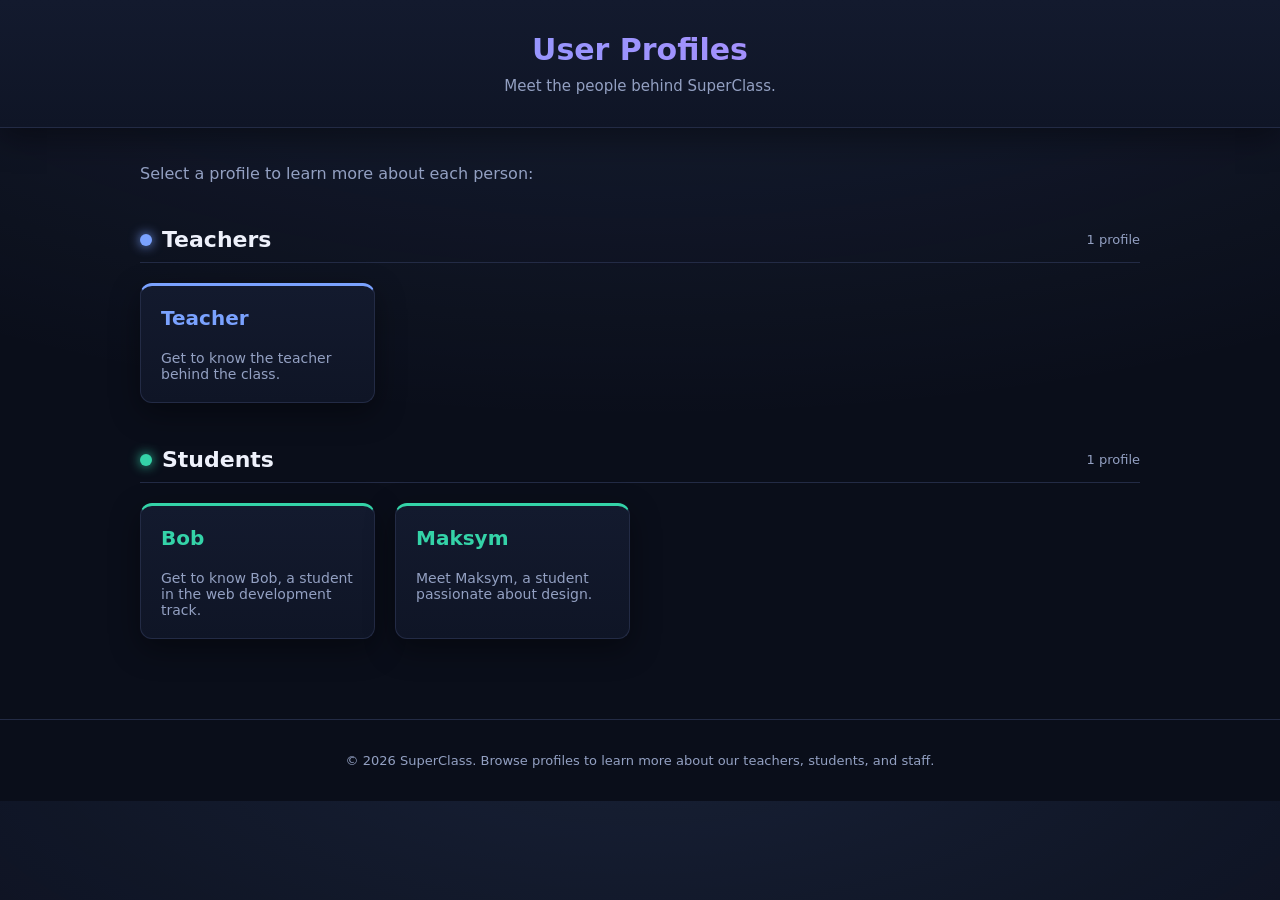
==== index.html @ 84199694 "made a profile max" ====
<!DOCTYPE html>
<html lang="en">

<head>
    <meta charset="utf-8" />
    <meta name="viewport" content="width=device-width, initial-scale=1" />
    <title>User Profiles</title>
    <meta name="description" content="A directory of user profiles, organized by role, for SuperClass." />
    <link rel="stylesheet" href="style.css" />
</head>

<body>
    <header>
        <h1>User Profiles</h1>
        <p class="tagline">Meet the people behind SuperClass.</p>
    </header>

    <div class="container">
        <p class="intro">Select a profile to learn more about each person:</p>

        <section class="profile-role teachers">
            <div class="category-heading">
                <span class="category-dot" aria-hidden="true"></span>
                <h2>Teachers</h2>
                <span class="category-count">1 profile</span>
            </div>
            <div class="cards-grid">
                <a href="./profiles/teacher/teacher.html" class="card-link">
                    <h3>Teacher</h3>
                    <p>Get to know the teacher behind the class.</p>
                </a>
            </div>
        </section>

        <section class="profile-role students">
            <div class="category-heading">
                <span class="category-dot" aria-hidden="true"></span>
                <h2>Students</h2>
                <span class="category-count">1 profile</span>
            </div>
            <div class="cards-grid">
                <a href="./profiles/bob/profile.html" class="card-link">
                    <h3>Bob</h3>
                    <p>Get to know Bob, a student in the web development track.</p>
                </a>
                <a href="./profiles/Maksym/profile.html" class="card-link">
                    <h3>Maksym</h3>
                    <p>Meet Maksym, a student passionate about design.</p>
                </a>
            </div>
        </section>
    </div>
    <footer>
        <p>© 2026 SuperClass. Browse profiles to learn more about our teachers, students, and staff.</p>
    </footer>
</body>

</html>
---- style.css ----
:root {
  --bg: #0a0e1a;
  --card: #131a2e;
  --card-2: #0f1526;
  --text: #eef1fb;
  --muted: #93a0c2;
  --brand: #7aa2ff;
  --border: #232b45;
  --shadow: 0 10px 30px rgba(0, 0, 0, 0.4);

  --teachers: #7aa2ff;
  --students: #34d3a8;
  --staff: #c084fc;
}

body {
  margin: 0;
  font-family:
    ui-sans-serif,
    system-ui,
    -apple-system,
    Segoe UI,
    Roboto,
    Inter,
    Helvetica Neue,
    Arial;
  background:
    radial-gradient(1200px 500px at 50% -10%, rgba(122, 162, 255, 0.12), transparent),
    var(--bg);
  color: var(--text);
}

header {
  background: linear-gradient(180deg, var(--card), var(--card-2));
  border-bottom: 1px solid var(--border);
  padding: 32px 20px;
  box-shadow: var(--shadow);
  text-align: center;
}

header h1 {
  margin: 0;
  font-size: 30px;
  background: linear-gradient(90deg, var(--teachers), var(--staff));
  -webkit-background-clip: text;
  background-clip: text;
  color: transparent;
}

header .tagline {
  margin: 10px 0 0;
  color: var(--muted);
  font-size: 15px;
}

.container {
  max-width: 1000px;
  margin: 0 auto;
  padding: 20px;
}

.intro {
  color: var(--muted);
}

.profile-role {
  margin-top: 44px;
}

.category-heading {
  display: flex;
  align-items: center;
  gap: 10px;
  border-bottom: 1px solid var(--border);
  padding-bottom: 10px;
}

.category-heading h2 {
  margin: 0;
  font-size: 22px;
}

.category-dot {
  width: 12px;
  height: 12px;
  border-radius: 50%;
  background: var(--accent, var(--brand));
  box-shadow: 0 0 12px var(--accent, var(--brand));
}

.category-count {
  margin-left: auto;
  font-size: 13px;
  color: var(--muted);
}

.teachers { --accent: var(--teachers); }
.students { --accent: var(--students); }

.cards-grid {
  display: grid;
  grid-template-columns: repeat(auto-fill, minmax(220px, 1fr));
  gap: 20px;
  margin-top: 20px;
}

.card-link {
  display: block;
  background: linear-gradient(180deg, var(--card), var(--card-2));
  border: 1px solid var(--border);
  border-top: 3px solid var(--accent, var(--brand));
  border-radius: 12px;
  padding: 20px;
  text-decoration: none;
  color: var(--text);
  box-shadow: var(--shadow);
  transition:
    transform 0.2s ease,
    box-shadow 0.2s ease,
    border-color 0.2s ease;
}

.card-link:hover {
  transform: translateY(-4px);
  box-shadow: 0 12px 30px rgba(0, 0, 0, 0.45);
  border-color: var(--accent, var(--brand));
}

.card-link h3 {
  margin-top: 0;
  color: var(--accent, var(--brand));
  font-size: 20px;
}

.card-link p {
  margin-bottom: 0;
  font-size: 14px;
  color: var(--muted);
}

footer {
  margin-top: 60px;
  text-align: center;
  font-size: 13px;
  color: var(--muted);
  padding: 20px;
  border-top: 1px solid var(--border);
}
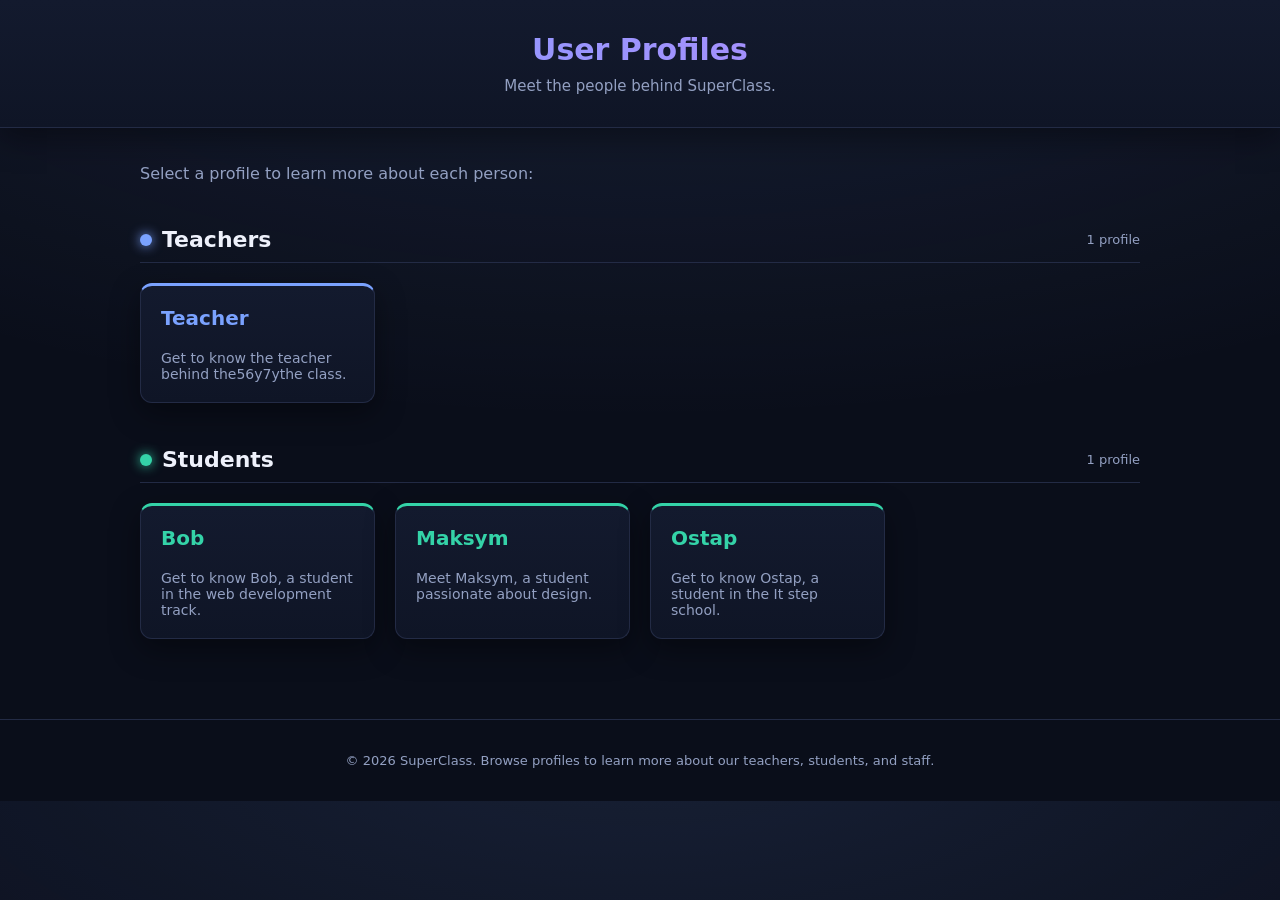
==== commit eddd023b: "Merge branch 'master' into task-Pletnyov" ====
--- a/index.html
+++ b/index.html
@@ -27,7 +27,7 @@
             <div class="cards-grid">
                 <a href="./profiles/teacher/teacher.html" class="card-link">
                     <h3>Teacher</h3>
-                    <p>Get to know the teacher behind the class.</p>
+                    <p>Get to know the teacher behind the56y7ythe class.</p>
                 </a>
             </div>
         </section>
@@ -47,6 +47,10 @@
                     <h3>Maksym</h3>
                     <p>Meet Maksym, a student passionate about design.</p>
                 </a>
+                <a href="./profiles/test/test.html" class="card-link">
+                    <h3>Ostap</h3>
+                    <p>Get to know Ostap, a student in the It step school.</p>
+                </a>
             </div>
         </section>
     </div>
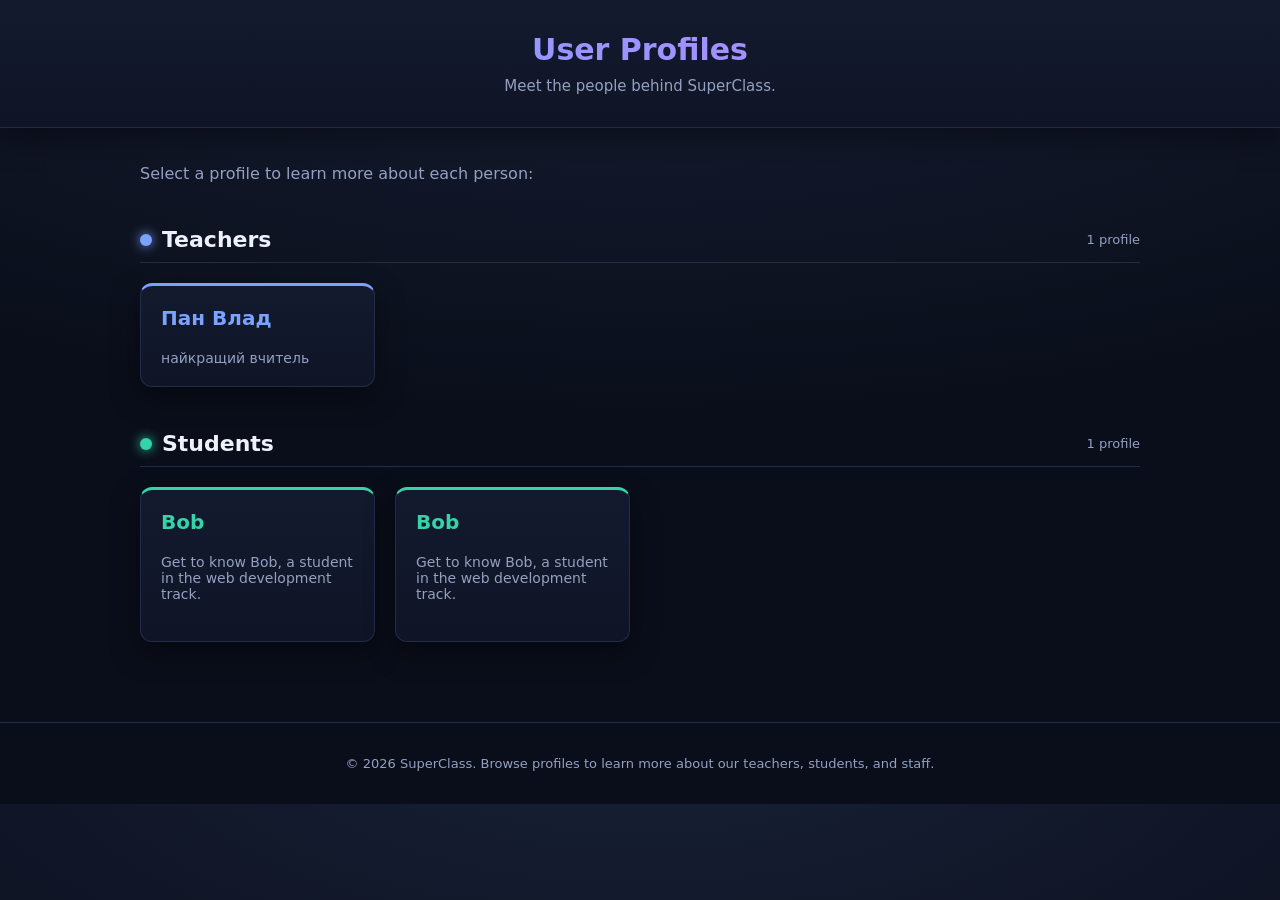
==== commit 3e7e67a2: "Bob is back" ====
--- a/index.html
+++ b/index.html
@@ -26,8 +26,8 @@
             </div>
             <div class="cards-grid">
                 <a href="./profiles/teacher/teacher.html" class="card-link">
-                    <h3>Teacher</h3>
-                    <p>Get to know the teacher behind the56y7ythe class.</p>
+                    <h3>Пан Влад</h3>
+                    <p>найкращий вчитель</p>
                 </a>
             </div>
         </section>
@@ -39,20 +39,18 @@
                 <span class="category-count">1 profile</span>
             </div>
             <div class="cards-grid">
+                 <a href="./profiles/bob/profile.html" class="card-link">
+                    <h3>Bob</h3>
+                    <p>Get to know Bob, a student in the web development track.</p>
+                </a>
                 <a href="./profiles/bob/profile.html" class="card-link">
                     <h3>Bob</h3>
                     <p>Get to know Bob, a student in the web development track.</p>
-                </a>
-                <a href="./profiles/Maksym/profile.html" class="card-link">
-                    <h3>Maksym</h3>
-                    <p>Meet Maksym, a student passionate about design.</p>
-                </a>
-                <a href="./profiles/test/test.html" class="card-link">
-                    <h3>Ostap</h3>
-                    <p>Get to know Ostap, a student in the It step school.</p>
+                <img href="file:///C:/Users/TEACHER/Downloads/0.884544749156296.webp">
                 </a>
             </div>
         </section>
+
     </div>
     <footer>
         <p>© 2026 SuperClass. Browse profiles to learn more about our teachers, students, and staff.</p>
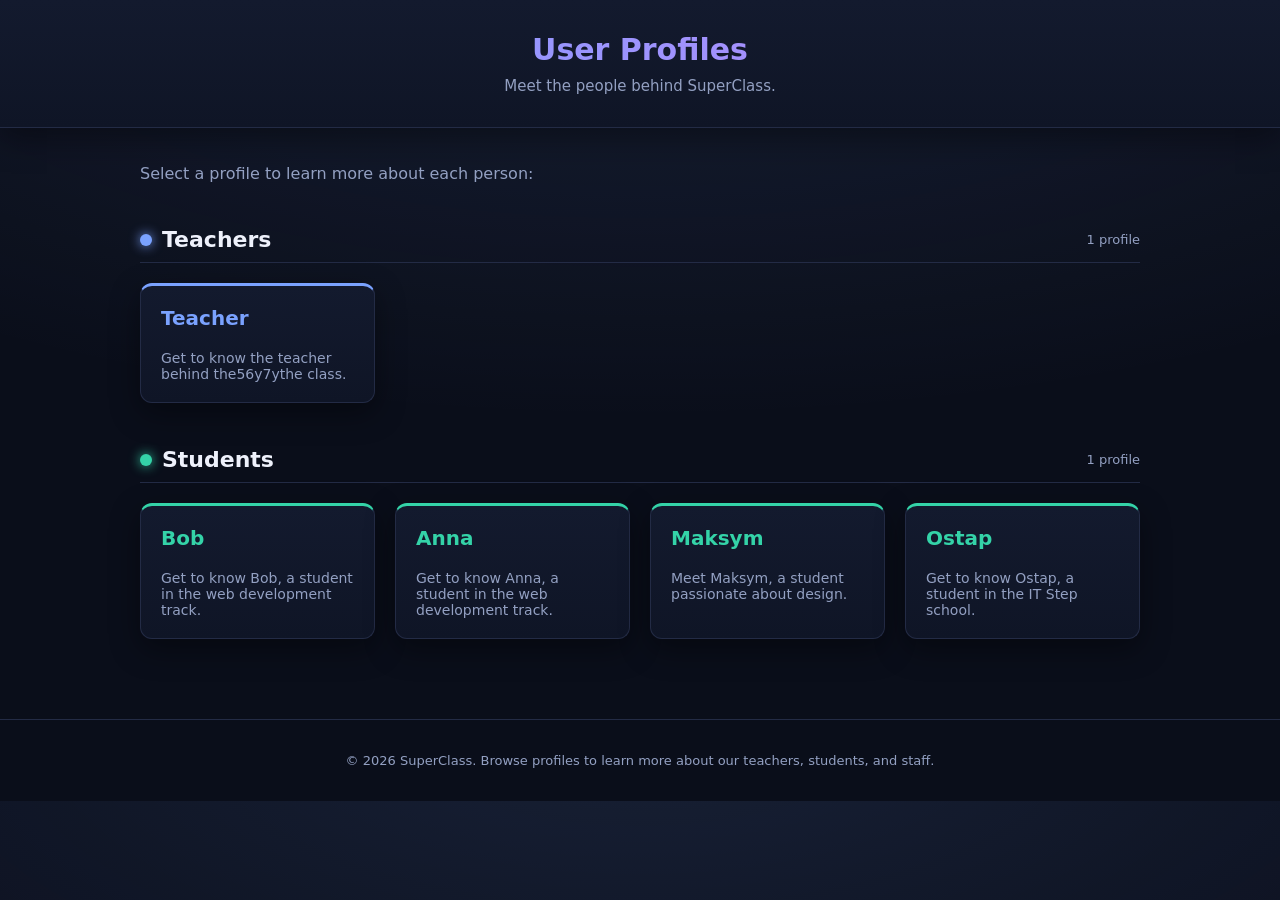
==== commit a6f885ba: "made a profile anna" ====
--- a/index.html
+++ b/index.html
@@ -26,8 +26,8 @@
             </div>
             <div class="cards-grid">
                 <a href="./profiles/teacher/teacher.html" class="card-link">
-                    <h3>Пан Влад</h3>
-                    <p>найкращий вчитель</p>
+                    <h3>Teacher</h3>
+                    <p>Get to know the teacher behind the56y7ythe class.</p>
                 </a>
             </div>
         </section>
@@ -39,18 +39,27 @@
                 <span class="category-count">1 profile</span>
             </div>
             <div class="cards-grid">
-                 <a href="./profiles/bob/profile.html" class="card-link">
+                <a href="./profiles/bob/profile.html" class="card-link">
                     <h3>Bob</h3>
                     <p>Get to know Bob, a student in the web development track.</p>
                 </a>
-                <a href="./profiles/bob/profile.html" class="card-link">
-                    <h3>Bob</h3>
-                    <p>Get to know Bob, a student in the web development track.</p>
-                <img href="file:///C:/Users/TEACHER/Downloads/0.884544749156296.webp">
+<a href="./profiles/anna/anna.html" class="card-link">
+    <h3>Anna</h3>
+    <p>Get to know Anna, a student in the web development track.</p>
+</a>
+
+<a href="./profiles/Maksym/profile.html" class="card-link">
+    <h3>Maksym</h3>
+    <p>Meet Maksym, a student passionate about design.</p>
+</a>
+
+<a href="./profiles/test/test.html" class="card-link">
+    <h3>Ostap</h3>
+    <p>Get to know Ostap, a student in the IT Step school.</p>
+</a>
                 </a>
             </div>
         </section>
-
     </div>
     <footer>
         <p>© 2026 SuperClass. Browse profiles to learn more about our teachers, students, and staff.</p>
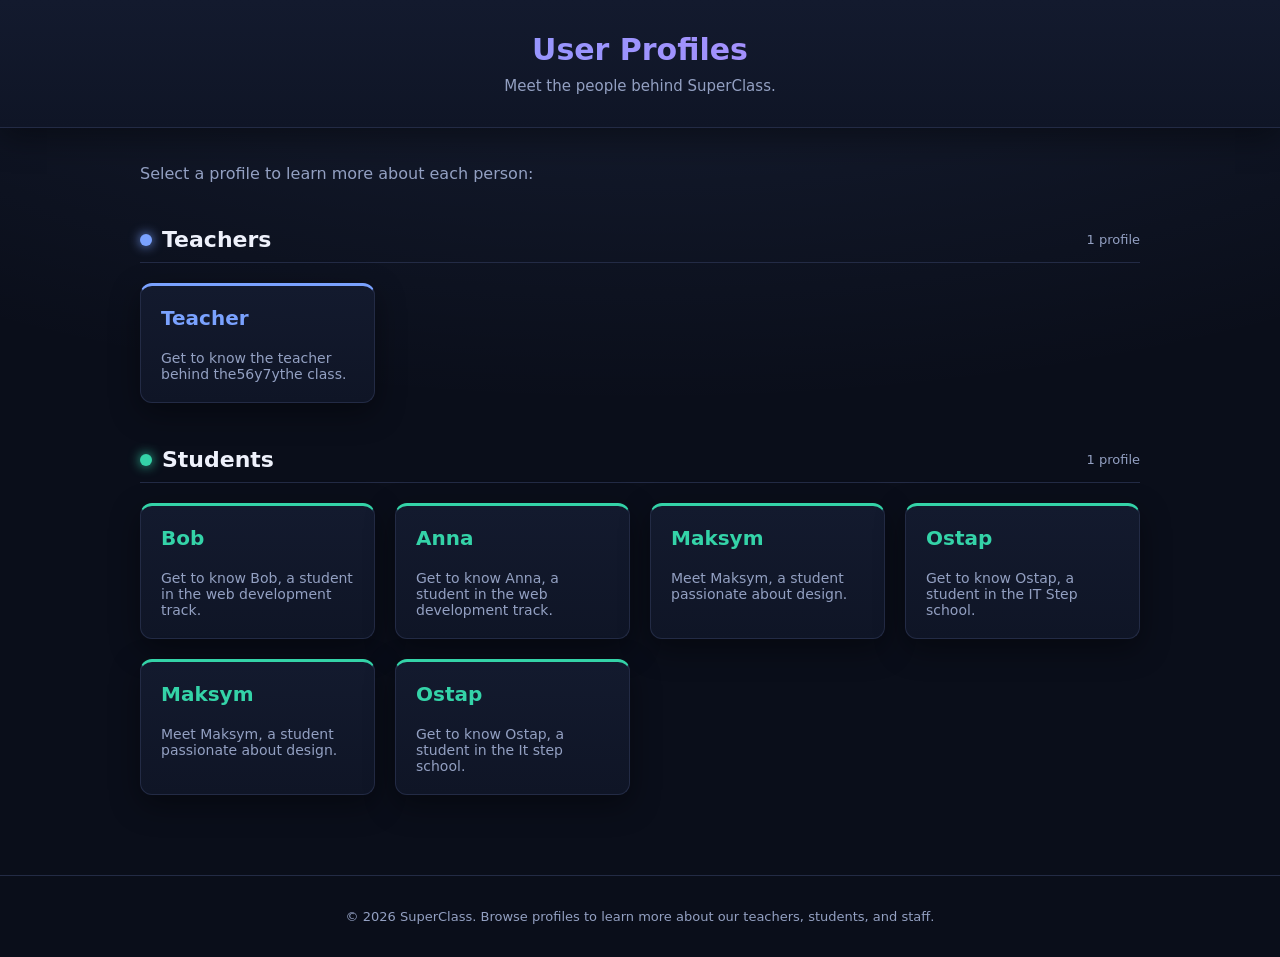
==== commit 9919f645: "Merge branch 'master' into task-tymoshytska" ====
--- a/index.html
+++ b/index.html
@@ -57,6 +57,13 @@
     <h3>Ostap</h3>
     <p>Get to know Ostap, a student in the IT Step school.</p>
 </a>
+                <a href="./profiles/Maksym/profile.html" class="card-link">
+                    <h3>Maksym</h3>
+                    <p>Meet Maksym, a student passionate about design.</p>
+                </a>
+                <a href="./profiles/test/test.html" class="card-link">
+                    <h3>Ostap</h3>
+                    <p>Get to know Ostap, a student in the It step school.</p>
                 </a>
             </div>
         </section>
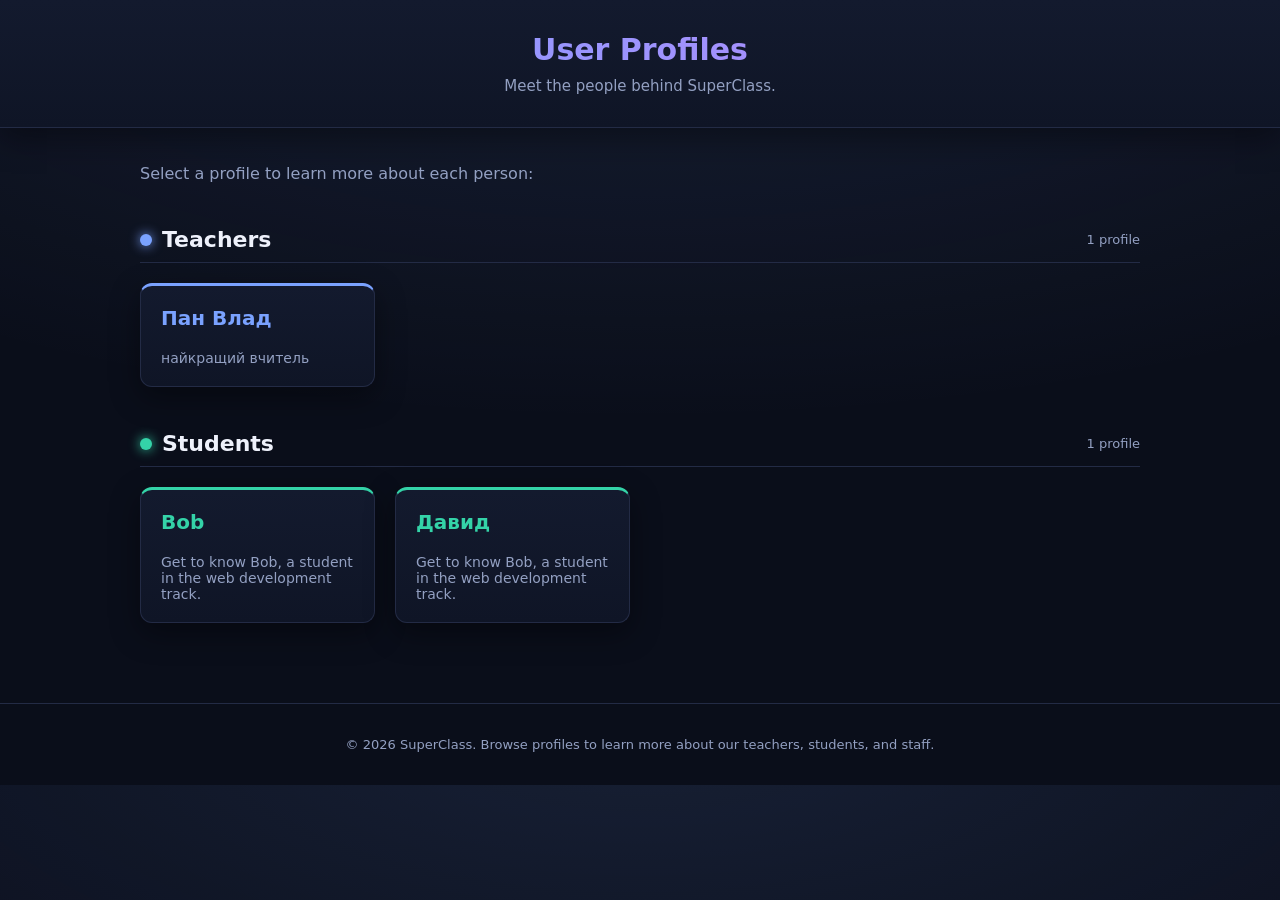
==== commit 999bff14: "bob is back" ====
--- a/index.html
+++ b/index.html
@@ -26,8 +26,8 @@
             </div>
             <div class="cards-grid">
                 <a href="./profiles/teacher/teacher.html" class="card-link">
-                    <h3>Teacher</h3>
-                    <p>Get to know the teacher behind the56y7ythe class.</p>
+                    <h3>Пан Влад</h3>
+                    <p>найкращий вчитель</p>
                 </a>
             </div>
         </section>
@@ -39,34 +39,17 @@
                 <span class="category-count">1 profile</span>
             </div>
             <div class="cards-grid">
-                <a href="./profiles/bob/profile.html" class="card-link">
+                 <a href="./profiles/bob/profile.html" class="card-link">
                     <h3>Bob</h3>
                     <p>Get to know Bob, a student in the web development track.</p>
                 </a>
-<a href="./profiles/anna/anna.html" class="card-link">
-    <h3>Anna</h3>
-    <p>Get to know Anna, a student in the web development track.</p>
-</a>
-
-<a href="./profiles/Maksym/profile.html" class="card-link">
-    <h3>Maksym</h3>
-    <p>Meet Maksym, a student passionate about design.</p>
-</a>
-
-<a href="./profiles/test/test.html" class="card-link">
-    <h3>Ostap</h3>
-    <p>Get to know Ostap, a student in the IT Step school.</p>
-</a>
-                <a href="./profiles/Maksym/profile.html" class="card-link">
-                    <h3>Maksym</h3>
-                    <p>Meet Maksym, a student passionate about design.</p>
-                </a>
-                <a href="./profiles/test/test.html" class="card-link">
-                    <h3>Ostap</h3>
-                    <p>Get to know Ostap, a student in the It step school.</p>
+                <a href="./profiles/david/profile.html" class="card-link">
+                    <h3>Давид</h3>
+                    <p>Get to know Bob, a student in the web development track.</p>
                 </a>
             </div>
         </section>
+
     </div>
     <footer>
         <p>© 2026 SuperClass. Browse profiles to learn more about our teachers, students, and staff.</p>
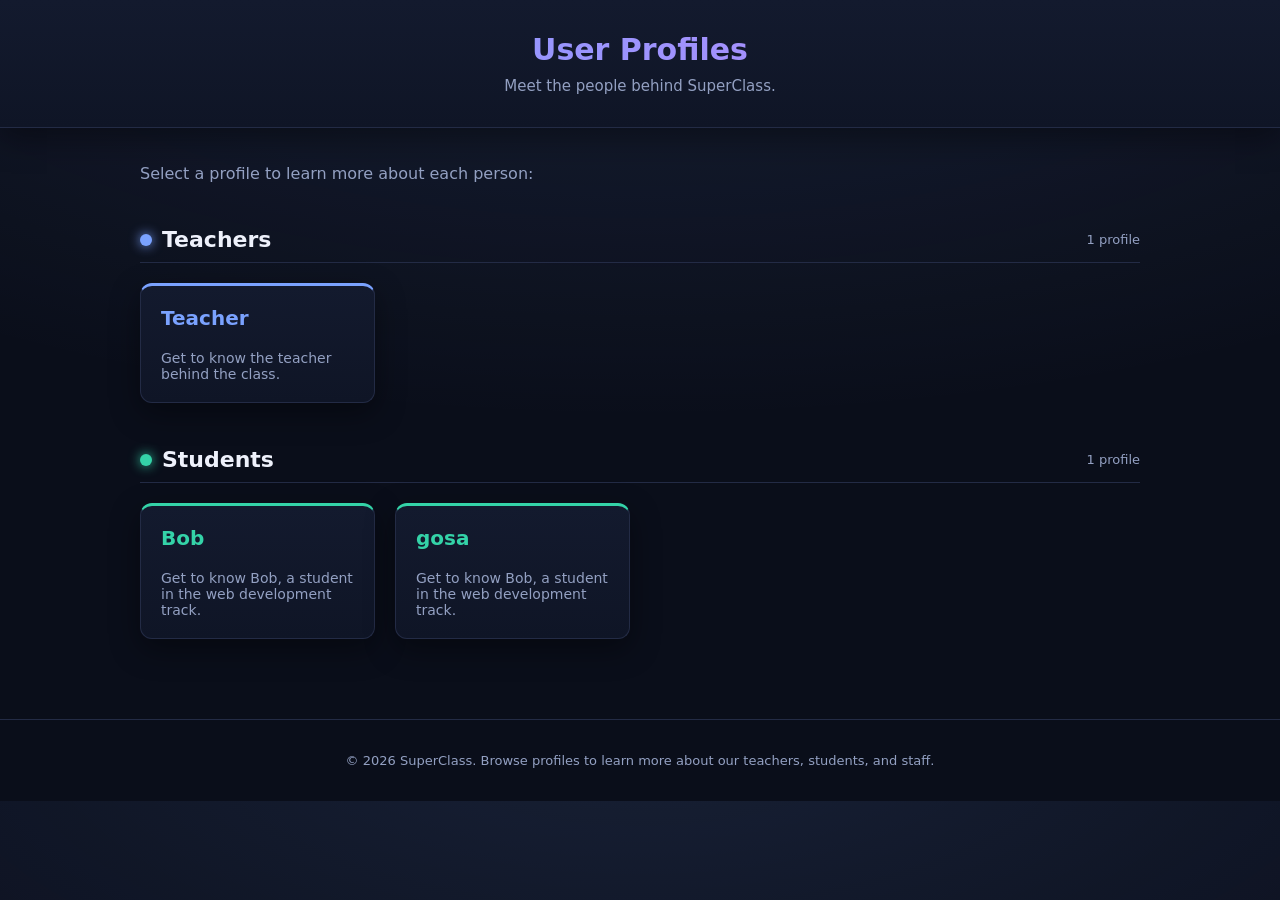
==== commit f6a38f6d: "круто" ====
--- a/index.html
+++ b/index.html
@@ -26,8 +26,8 @@
             </div>
             <div class="cards-grid">
                 <a href="./profiles/teacher/teacher.html" class="card-link">
-                    <h3>Пан Влад</h3>
-                    <p>найкращий вчитель</p>
+                    <h3>Teacher</h3>
+                    <p>Get to know the teacher behind the class.</p>
                 </a>
             </div>
         </section>
@@ -39,21 +39,20 @@
                 <span class="category-count">1 profile</span>
             </div>
             <div class="cards-grid">
-                 <a href="./profiles/bob/profile.html" class="card-link">
+                <a href="./profiles/bob/profile.html" class="card-link">
                     <h3>Bob</h3>
                     <p>Get to know Bob, a student in the web development track.</p>
                 </a>
-                <a href="./profiles/david/profile.html" class="card-link">
-                    <h3>Давид</h3>
+                <a href="./profiles/gosa/gosa.html" class="card-link">
+                    <h3>gosa</h3>
                     <p>Get to know Bob, a student in the web development track.</p>
                 </a>
             </div>
         </section>
-
     </div>
     <footer>
         <p>© 2026 SuperClass. Browse profiles to learn more about our teachers, students, and staff.</p>
     </footer>
 </body>
 
-</html>
+</html>
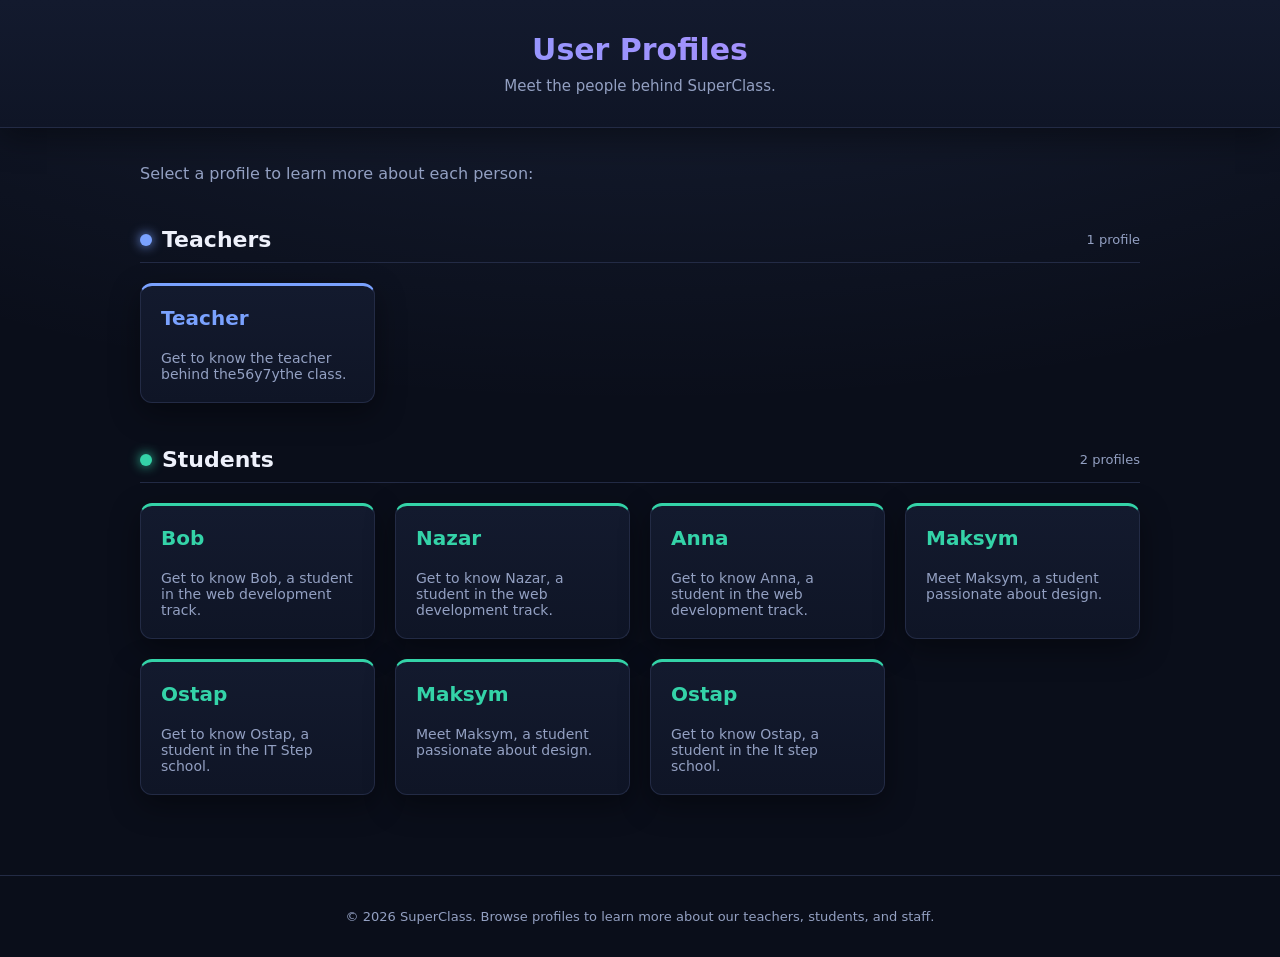
==== commit b15627e4: "Merge branch 'master' into task-tkachuk" ====
--- a/index.html
+++ b/index.html
@@ -27,7 +27,7 @@
             <div class="cards-grid">
                 <a href="./profiles/teacher/teacher.html" class="card-link">
                     <h3>Teacher</h3>
-                    <p>Get to know the teacher behind the class.</p>
+                    <p>Get to know the teacher behind the56y7ythe class.</p>
                 </a>
             </div>
         </section>
@@ -36,16 +36,37 @@
             <div class="category-heading">
                 <span class="category-dot" aria-hidden="true"></span>
                 <h2>Students</h2>
-                <span class="category-count">1 profile</span>
+                <span class="category-count">2 profiles</span>
             </div>
             <div class="cards-grid">
                 <a href="./profiles/bob/profile.html" class="card-link">
                     <h3>Bob</h3>
                     <p>Get to know Bob, a student in the web development track.</p>
                 </a>
-                <a href="./profiles/gosa/gosa.html" class="card-link">
-                    <h3>gosa</h3>
-                    <p>Get to know Bob, a student in the web development track.</p>
+                <a href="./profiles/nazar/profile.html" class="card-link">
+                    <h3>Nazar</h3>
+                    <p>Get to know Nazar, a student in the web development track.</p>
+<a href="./profiles/anna/anna.html" class="card-link">
+    <h3>Anna</h3>
+    <p>Get to know Anna, a student in the web development track.</p>
+</a>
+
+<a href="./profiles/Maksym/profile.html" class="card-link">
+    <h3>Maksym</h3>
+    <p>Meet Maksym, a student passionate about design.</p>
+</a>
+
+<a href="./profiles/test/test.html" class="card-link">
+    <h3>Ostap</h3>
+    <p>Get to know Ostap, a student in the IT Step school.</p>
+</a>
+                <a href="./profiles/Maksym/profile.html" class="card-link">
+                    <h3>Maksym</h3>
+                    <p>Meet Maksym, a student passionate about design.</p>
+                </a>
+                <a href="./profiles/test/test.html" class="card-link">
+                    <h3>Ostap</h3>
+                    <p>Get to know Ostap, a student in the It step school.</p>
                 </a>
             </div>
         </section>
@@ -55,4 +76,4 @@
     </footer>
 </body>
 
-</html>+</html>
